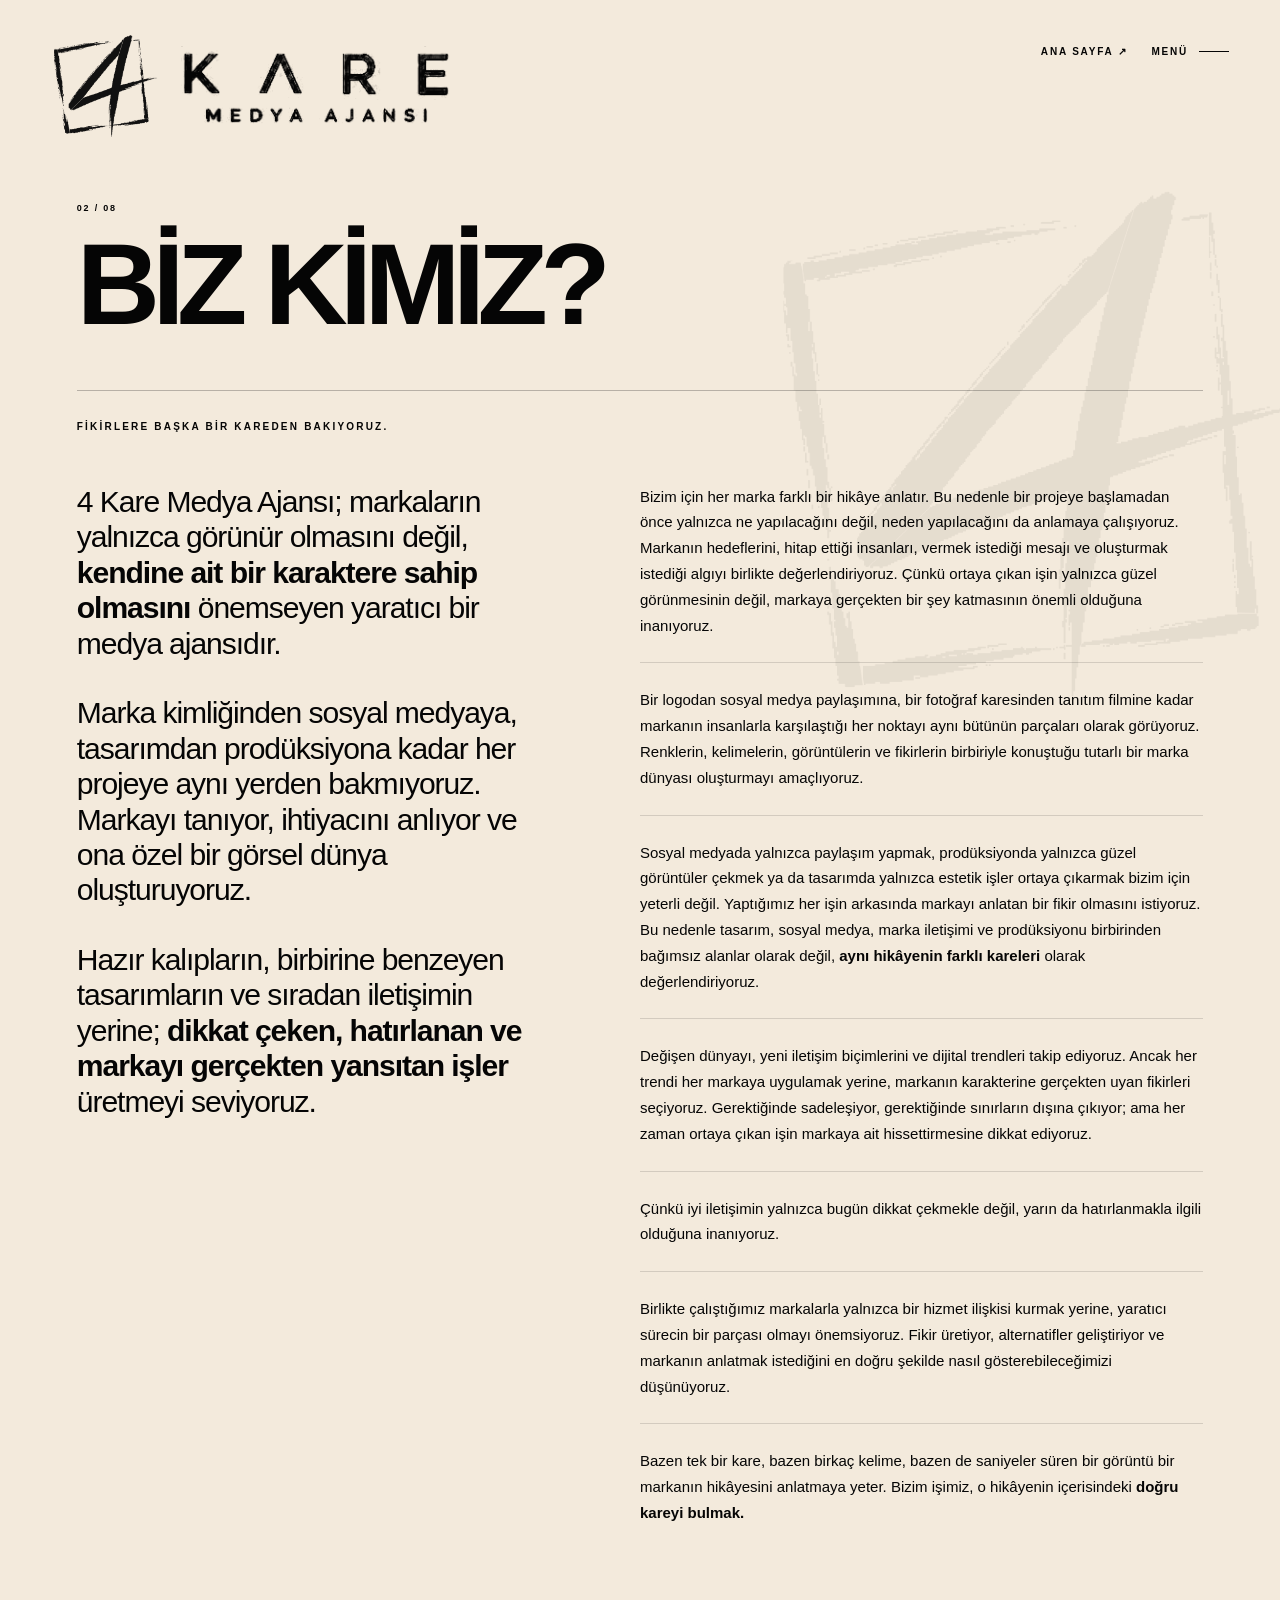
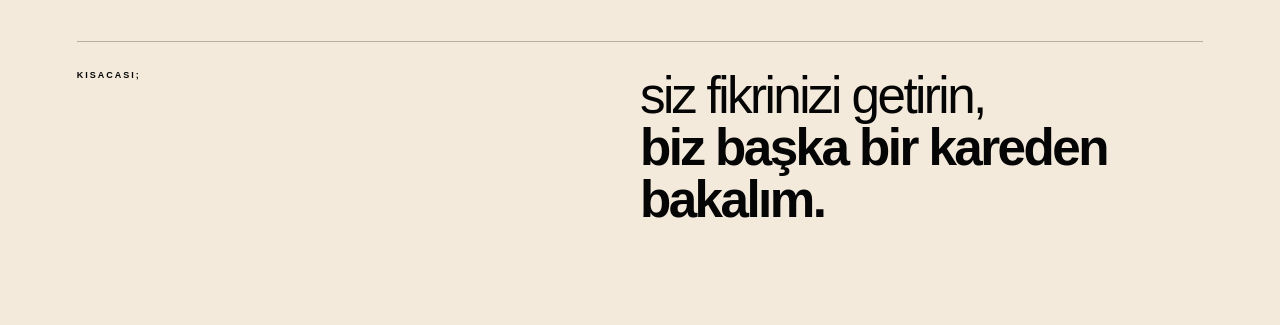
==== biz-kimiz.html @ d66accb5 "4 Kare Medya Ajansi ilk yayin" ====
<!DOCTYPE html>
<html lang="tr">
<head>
    <meta charset="UTF-8">
    <meta name="viewport" content="width=device-width, initial-scale=1.0">
    <title>BİZ KİMİZ? — 4 Kare Medya Ajansı</title>
    <link rel="stylesheet" href="css/style.css">
</head>
<body style="overflow:auto;background:#f3eadc;">
    <header class="inner-header">
        <a class="inner-brand" href="index.html?direct=1">
            <img src="assets/logo/4kare-logo-son.svg" alt="4 Kare">
            <img class="inner-brand-name" src="assets/logo/isim-logo.png" alt="">
        </a>
        <div class="inner-header-actions"><a class="inner-menu-link" href="index.html?direct=1">ANA SAYFA ↗</a><button class="inner-menu-button" data-inner-menu-open type="button" aria-label="Menüyü aç" aria-expanded="false">MENÜ <span></span></button></div>
    </header>

    <main class="inner-page">
        <div class="inner-watermark" aria-hidden="true"><img src="assets/logo/4kare-logo-son.svg" alt=""></div>
        <div class="page-number">02 / 08</div>
        <h1>BİZ KİMİZ?</h1>
        <section class="about-story" aria-label="4 Kare Medya Ajansı hakkında">
            <div class="about-story-kicker">FİKİRLERE BAŞKA BİR KAREDEN BAKIYORUZ.</div>
            <div class="about-story-grid">
                <div class="about-story-lead">
                    <p>4 Kare Medya Ajansı; markaların yalnızca görünür olmasını değil, <strong>kendine ait bir karaktere sahip olmasını</strong> önemseyen yaratıcı bir medya ajansıdır.</p>
                    <p>Marka kimliğinden sosyal medyaya, tasarımdan prodüksiyona kadar her projeye aynı yerden bakmıyoruz. Markayı tanıyor, ihtiyacını anlıyor ve ona özel bir görsel dünya oluşturuyoruz.</p>
                    <p>Hazır kalıpların, birbirine benzeyen tasarımların ve sıradan iletişimin yerine; <strong>dikkat çeken, hatırlanan ve markayı gerçekten yansıtan işler</strong> üretmeyi seviyoruz.</p>
                </div>
                <div class="about-story-copy">
                    <p>Bizim için her marka farklı bir hikâye anlatır. Bu nedenle bir projeye başlamadan önce yalnızca ne yapılacağını değil, neden yapılacağını da anlamaya çalışıyoruz. Markanın hedeflerini, hitap ettiği insanları, vermek istediği mesajı ve oluşturmak istediği algıyı birlikte değerlendiriyoruz. Çünkü ortaya çıkan işin yalnızca güzel görünmesinin değil, markaya gerçekten bir şey katmasının önemli olduğuna inanıyoruz.</p>
                    <p>Bir logodan sosyal medya paylaşımına, bir fotoğraf karesinden tanıtım filmine kadar markanın insanlarla karşılaştığı her noktayı aynı bütünün parçaları olarak görüyoruz. Renklerin, kelimelerin, görüntülerin ve fikirlerin birbiriyle konuştuğu tutarlı bir marka dünyası oluşturmayı amaçlıyoruz.</p>
                    <p>Sosyal medyada yalnızca paylaşım yapmak, prodüksiyonda yalnızca güzel görüntüler çekmek ya da tasarımda yalnızca estetik işler ortaya çıkarmak bizim için yeterli değil. Yaptığımız her işin arkasında markayı anlatan bir fikir olmasını istiyoruz. Bu nedenle tasarım, sosyal medya, marka iletişimi ve prodüksiyonu birbirinden bağımsız alanlar olarak değil, <strong>aynı hikâyenin farklı kareleri</strong> olarak değerlendiriyoruz.</p>
                    <p>Değişen dünyayı, yeni iletişim biçimlerini ve dijital trendleri takip ediyoruz. Ancak her trendi her markaya uygulamak yerine, markanın karakterine gerçekten uyan fikirleri seçiyoruz. Gerektiğinde sadeleşiyor, gerektiğinde sınırların dışına çıkıyor; ama her zaman ortaya çıkan işin markaya ait hissettirmesine dikkat ediyoruz.</p>
                    <p>Çünkü iyi iletişimin yalnızca bugün dikkat çekmekle değil, yarın da hatırlanmakla ilgili olduğuna inanıyoruz.</p>
                    <p>Birlikte çalıştığımız markalarla yalnızca bir hizmet ilişkisi kurmak yerine, yaratıcı sürecin bir parçası olmayı önemsiyoruz. Fikir üretiyor, alternatifler geliştiriyor ve markanın anlatmak istediğini en doğru şekilde nasıl gösterebileceğimizi düşünüyoruz.</p>
                    <p>Bazen tek bir kare, bazen birkaç kelime, bazen de saniyeler süren bir görüntü bir markanın hikâyesini anlatmaya yeter. Bizim işimiz, o hikâyenin içerisindeki <strong>doğru kareyi bulmak.</strong></p>
                </div>
            </div>
            <div class="about-story-finale">
                <span>KISACASI;</span>
                <p>siz fikrinizi getirin,<br><strong>biz başka bir kareden bakalım.</strong></p>
            </div>
        </section>
    </main>
<nav id="fullscreen-menu" aria-hidden="true">
<div class="menu-top"><span class="menu-label">4 KARE / MENÜ</span><button id="menu-close" type="button">KAPAT <span>×</span></button></div>
<div class="menu-layout"><div class="menu-links">
<a href="index.html?direct=1"><small>01</small><span>ANA SAYFA</span></a>
<a href="biz-kimiz.html"><small>02</small><span>BİZ KİMİZ?</span></a>
<a href="calismalarimiz.html"><small>03</small><span>ÇALIŞMALARIMIZ</span></a>
<a href="marka.html"><small>04</small><span>MARKA</span></a>
<a href="sosyal-medya.html"><small>05</small><span>SOSYAL MEDYA</span></a>
<a href="produksiyon.html"><small>06</small><span>PRODÜKSİYON</span></a>
<a href="tasarim.html"><small>07</small><span>TASARIM</span></a>
<a href="iletisim.html"><small>08</small><span>İLETİŞİM</span></a>
</div><div class="menu-contact"><p class="menu-contact-title">BİZE ULAŞIN</p><a href="tel:+905373500977">+90 537 350 09 77</a><p>KÜTAHYA / TÜRKİYE</p><div class="menu-social"><span>INSTAGRAM</span><span>BEHANCE</span></div></div></div>
<div class="menu-signature">Markana ba<span class="fixed-s">s</span>ka bir Kareden Bak.</div></nav>
<script src="js/inner-menu.js"></script>
</body>
</html>
---- css/style.css ----
@font-face {
    font-family: "Amsterdam Four";
    src: url("../assets/fonts/Amsterdam Four_ttf 400.ttf") format("truetype");
    font-display: swap;
}

:root {
    --black: #050505;
    --cream: #f3eadc;
    --line: rgba(5, 5, 5, 0.22);
}

* {
    margin: 0;
    padding: 0;
    box-sizing: border-box;
}

html,
body {
    width: 100%;
    min-height: 100%;
}

body {
    overflow: hidden;
    background: var(--black);
    color: var(--black);
    font-family: Arial, Helvetica, sans-serif;
}

button,
a {
    color: inherit;
    font: inherit;
}

#intro {
    position: fixed;
    inset: 0;
    width: 100%;
    height: 100vh;
    height: 100dvh;
    overflow: hidden;
    background: var(--black);
    transition: background-color 650ms ease;
}

#site-header {
    position: absolute;
    inset: 0 0 auto 0;
    height: 150px;
    z-index: 20;
    pointer-events: none;
}

#brand-lockup {
    position: absolute;
    inset: 0;
}

#logo-container {
    position: absolute;
    left: 50%;
    top: 50vh;
    width: clamp(190px, 22vw, 340px);
    transform: translate(-50%, -50%);
    display: flex;
    align-items: center;
    justify-content: center;
    will-change: transform, left, top, width;
    transition:
        left 850ms cubic-bezier(.22,.75,.22,1),
        top 850ms cubic-bezier(.22,.75,.22,1),
        width 850ms cubic-bezier(.22,.75,.22,1),
        transform 850ms cubic-bezier(.22,.75,.22,1);
}

#animated-logo,
#animated-logo svg {
    width: 100%;
}

#animated-logo svg {
    display: block;
    height: auto;
    overflow: visible;
}

.generated-logo-fill {
    transition: fill 650ms ease;
}

#animated-logo .animation-guide {
    fill: none !important;
    opacity: 0 !important;
    pointer-events: none;
}

#intro.header-state #logo-container {
    left: clamp(22px, 3vw, 48px);
    top: clamp(20px, 3vw, 42px);
    width: clamp(72px, 7vw, 104px);
    transform: translate(0, 0);
}

#name-logo-wrap {
    position: absolute;
    left: clamp(108px, 11vw, 166px);
    top: clamp(21px, 3vw, 43px);
    width: clamp(180px, 18vw, 270px);
    overflow: hidden;
    clip-path: inset(0 100% 0 0);
    opacity: 0;
    transition:
        clip-path 900ms cubic-bezier(.22,.75,.22,1),
        opacity 120ms linear;
    pointer-events: none;
}

#name-logo {
    display: block;
    width: 100%;
    height: auto;
}

#intro.show-name #name-logo-wrap {
    clip-path: inset(0);
    opacity: 1;
}

.menu-button {
    position: absolute;
    right: clamp(24px, 4vw, 64px);
    top: clamp(30px, 3.5vw, 52px);
    display: flex;
    align-items: center;
    gap: 14px;
    border: 0;
    background: transparent;
    font-size: 11px;
    font-weight: 700;
    letter-spacing: .18em;
    opacity: 0;
    transform: translateY(-10px);
    transition: opacity 500ms ease, transform 500ms ease;
    pointer-events: auto;
    cursor: pointer;
}

.menu-line {
    width: 38px;
    height: 1px;
    background: currentColor;
}

#intro.hero-ready .menu-button {
    opacity: 1;
    transform: translateY(0);
}

#hero-content {
    position: absolute;
    inset: 0;
    padding: 175px clamp(24px, 5vw, 78px) 42px;
    opacity: 0;
    visibility: hidden;
    transition: opacity 700ms ease;
}

#intro.hero-ready #hero-content {
    opacity: 1;
    visibility: visible;
}

.hero-index {
    position: absolute;
    left: clamp(24px, 5vw, 78px);
    top: 47%;
    transform: translateY(-50%) rotate(-90deg);
    transform-origin: left top;
    font-size: 10px;
    font-weight: 700;
    letter-spacing: .22em;
}

.hero-copy {
    width: min(930px, 76vw);
    margin-left: clamp(40px, 8vw, 130px);
}

.hero-kicker {
    margin-bottom: 20px;
    font-size: 10px;
    font-weight: 700;
    letter-spacing: .23em;
}

.hero-title {
    font-size: clamp(58px, 8.2vw, 132px);
    line-height: .79;
    letter-spacing: -.065em;
    font-weight: 900;
}

.hero-title span {
    display: block;
}

.hero-title .title-indent {
    margin-left: clamp(30px, 8vw, 135px);
}

.handwritten {
    position: relative;
    z-index: 2;
    width: max-content;
    margin: -4px 0 0 clamp(150px, 25vw, 390px);
    font-family: "Amsterdam Four", cursive;
    font-size: clamp(31px, 4vw, 64px);
    line-height: 1.2;
    transform: rotate(-5deg);
    white-space: nowrap;
}

.hero-bottom {
    display: flex;
    align-items: flex-end;
    justify-content: space-between;
    gap: 40px;
    width: min(830px, 70vw);
    margin-top: clamp(28px, 5vh, 62px);
    margin-left: 0;
    padding-top: 22px;
    border-top: 1px solid var(--line);
}

.hero-description {
    max-width: 390px;
    font-size: clamp(13px, 1.15vw, 17px);
    line-height: 1.55;
}

.work-link {
    display: inline-flex;
    align-items: center;
    gap: 18px;
    padding-bottom: 7px;
    border-bottom: 1px solid currentColor;
    text-decoration: none;
    font-size: 11px;
    font-weight: 700;
    letter-spacing: .14em;
    white-space: nowrap;
}

.arrow {
    font-size: 18px;
    font-weight: 400;
}

.hero-side {
    position: absolute;
    right: clamp(24px, 4vw, 64px);
    top: 50%;
    display: flex;
    flex-direction: column;
    gap: 10px;
    transform: translateY(-50%);
    text-align: right;
    font-size: 9px;
    font-weight: 700;
    letter-spacing: .18em;
}

.scroll-cue {
    position: absolute;
    right: clamp(24px, 4vw, 64px);
    bottom: 34px;
    display: flex;
    align-items: center;
    gap: 12px;
    font-size: 8px;
    font-weight: 700;
    letter-spacing: .18em;
}

.scroll-line {
    width: 52px;
    height: 1px;
    background: currentColor;
}

@media (max-width: 768px) {
    #logo-container {
        width: clamp(165px, 45vw, 240px);
    }

    #intro.header-state #logo-container {
        left: 18px;
        top: 18px;
        width: 68px;
    }

    #name-logo-wrap {
        left: 98px;
        top: 20px;
        width: min(190px, calc(100vw - 170px));
    }

    .menu-button {
        right: 18px;
        top: 29px;
    }

    .menu-button span:first-child {
        display: none;
    }

    .menu-line {
        width: 28px;
    }

    #hero-content {
        padding: 145px 20px 28px;
    }

    .hero-index,
    .hero-side {
        display: none;
    }

    .hero-copy {
        width: 100%;
        margin-left: 0;
    }

    .hero-title {
        font-size: clamp(52px, 18vw, 82px);
        line-height: .84;
    }

    .hero-title .title-indent {
        margin-left: 8vw;
    }

    .handwritten {
        margin: 8px 0 0 17vw;
        font-size: clamp(29px, 10vw, 46px);
        white-space: normal;
    }

    .hero-bottom {
        width: 100%;
        margin: 42px 0 0;
        align-items: flex-start;
        flex-direction: column;
        gap: 26px;
    }

    .hero-description {
        max-width: 310px;
    }

    .scroll-cue {
        right: 20px;
        bottom: 22px;
    }
}

@media (prefers-reduced-motion: reduce) {
    *,
    *::before,
    *::after {
        animation-duration: 0.01ms !important;
        animation-iteration-count: 1 !important;
        transition-duration: 0.01ms !important;
    }
}


/* Büyük silik 4 — sunum dosyasındaki grafik fikrinden uyarlanmıştır. */
.hero-watermark {
    position: absolute;
    z-index: -1;
    right: clamp(-60px, -2vw, -10px);
    top: 48%;
    transform: translateY(-50%);
    font-family: Arial, Helvetica, sans-serif;
    font-size: clamp(420px, 50vw, 760px);
    line-height: .72;
    font-weight: 300;
    letter-spacing: -.13em;
    color: rgba(5, 5, 5, .055);
    user-select: none;
    pointer-events: none;
}

#hero-content {
    isolation: isolate;
}

/* Tam ekran menü */
#fullscreen-menu {
    position: fixed;
    z-index: 100;
    inset: 0;
    padding: clamp(28px, 4vw, 62px);
    background: var(--black);
    color: var(--cream);
    transform: translateX(100%);
    visibility: hidden;
    transition:
        transform 720ms cubic-bezier(.22,.75,.22,1),
        visibility 0s linear 720ms;
}

#fullscreen-menu.is-open {
    transform: translateX(0);
    visibility: visible;
    transition:
        transform 720ms cubic-bezier(.22,.75,.22,1),
        visibility 0s linear 0s;
}

.menu-top {
    display: flex;
    align-items: center;
    justify-content: space-between;
    padding-bottom: 18px;
    border-bottom: 1px solid rgba(243, 234, 220, .25);
}

.menu-label,
#menu-close {
    font-size: 10px;
    font-weight: 700;
    letter-spacing: .2em;
}

#menu-close {
    border: 0;
    background: transparent;
    color: inherit;
    cursor: pointer;
}

#menu-close span {
    margin-left: 10px;
    font-size: 22px;
    font-weight: 300;
    vertical-align: -2px;
}

.menu-layout {
    display: grid;
    grid-template-columns: minmax(0, 1.65fr) minmax(240px, .55fr);
    gap: clamp(50px, 9vw, 150px);
    height: calc(100% - 65px);
    align-items: center;
}

.menu-links {
    display: flex;
    flex-direction: column;
}

.menu-links a {
    display: grid;
    grid-template-columns: 46px 1fr;
    align-items: baseline;
    width: fit-content;
    color: inherit;
    text-decoration: none;
    font-size: clamp(31px, 4.3vw, 69px);
    font-weight: 800;
    line-height: 1.02;
    letter-spacing: -.045em;
    transition: transform 220ms ease, opacity 220ms ease;
}

.menu-links a small {
    font-size: 8px;
    font-weight: 700;
    letter-spacing: .15em;
    opacity: .5;
}

.menu-links:hover a {
    opacity: .3;
}

.menu-links a:hover {
    opacity: 1;
    transform: translateX(12px);
}

.menu-contact {
    align-self: center;
    padding-top: 22px;
    border-top: 1px solid rgba(243, 234, 220, .25);
    font-size: 11px;
    line-height: 1.9;
    letter-spacing: .08em;
}

.menu-contact a {
    color: inherit;
    text-decoration: none;
}

.menu-contact-title {
    margin-bottom: 18px;
    font-size: 9px;
    font-weight: 700;
    letter-spacing: .2em;
    opacity: .55;
}

.menu-social {
    display: flex;
    gap: 18px;
    margin-top: 26px;
    font-size: 8px;
    font-weight: 700;
    letter-spacing: .16em;
}

.menu-signature {
    position: absolute;
    right: clamp(30px, 5vw, 80px);
    bottom: clamp(25px, 4vw, 58px);
    font-family: "Amsterdam Four", cursive;
    font-size: clamp(25px, 3vw, 46px);
    transform: rotate(-5deg);
    opacity: .75;
}

/* Alt sayfalar */
.inner-page {
    min-height: 100vh;
    background: var(--cream);
    color: var(--black);
    padding: 160px clamp(24px, 6vw, 90px) 70px;
}

.inner-page .page-number {
    font-size: 9px;
    font-weight: 700;
    letter-spacing: .2em;
}

.inner-page h1 {
    margin-top: 24px;
    max-width: 1050px;
    font-size: clamp(58px, 9vw, 145px);
    line-height: .82;
    letter-spacing: -.065em;
}

.inner-page .page-intro {
    max-width: 620px;
    margin: 60px 0 0 auto;
    padding-top: 20px;
    border-top: 1px solid rgba(5,5,5,.25);
    font-size: clamp(15px, 1.4vw, 20px);
    line-height: 1.6;
}

.inner-header {
    position: fixed;
    z-index: 20;
    left: 0;
    right: 0;
    top: 0;
    height: 120px;
    padding: 24px clamp(24px, 4vw, 60px);
    display: flex;
    align-items: flex-start;
    justify-content: space-between;
}

.inner-brand {
    display: flex;
    align-items: center;
    gap: 14px;
    color: inherit;
    text-decoration: none;
}

.inner-brand img {
    width: 74px;
    height: auto;
}

.inner-brand-name {
    width: 185px;
    height: auto;
}

.inner-menu-link {
    margin-top: 18px;
    color: inherit;
    text-decoration: none;
    font-size: 10px;
    font-weight: 700;
    letter-spacing: .18em;
}

@media (max-width: 768px) {
    .hero-watermark {
        right: -55px;
        top: 52%;
        font-size: min(115vw, 500px);
        opacity: .75;
    }

    .menu-layout {
        display: block;
        height: auto;
        padding-top: 42px;
    }

    .menu-links a {
        grid-template-columns: 34px 1fr;
        font-size: clamp(28px, 9vw, 48px);
        line-height: 1.12;
    }

    .menu-contact {
        margin: 42px 0 0 34px;
        max-width: 260px;
    }

    .menu-signature {
        display: none;
    }

    .inner-brand-name {
        width: 145px;
    }

    .inner-page {
        padding-top: 145px;
    }
}


/* İç sayfalarda marka grubu — ana sayfaya göre küçük kalmaması için */
.inner-header .inner-brand {
    gap: 18px;
}
.inner-header .inner-brand > img:first-child {
    width: 112px !important;
}
.inner-header .inner-brand > .inner-brand-name {
    width: 270px !important;
}
@media (max-width: 768px) {
    .inner-header .inner-brand > img:first-child {
        width: 88px !important;
    }
    .inner-header .inner-brand > .inner-brand-name {
        width: 205px !important;
    }
}


/* Sağdaki silik öğe: artık düz rakam değil, gerçek 4 Kare logosu */
.hero-watermark {
    position: absolute;
    z-index: -1;
    right: clamp(-105px, -4vw, -40px);
    top: 50%;
    width: clamp(430px, 44vw, 720px);
    height: auto;
    transform: translateY(-50%);
    color: transparent;
    opacity: 1;
    user-select: none;
    pointer-events: none;
    overflow: visible;
}

.hero-watermark img {
    display: block;
    width: 100%;
    height: auto;
    opacity: .055;
    filter: grayscale(1);
}

@media (max-width: 768px) {
    .hero-watermark {
        right: -125px;
        top: 55%;
        width: min(120vw, 540px);
    }

    .hero-watermark img {
        opacity: .045;
    }
}


/* Watermark görünürlüğü — ana sayfa ve tüm iç sayfalar */
#hero-content .hero-watermark {
    z-index: 0 !important;
    pointer-events: none;
}
#hero-content .hero-copy,
#hero-content .hero-index,
#hero-content .scroll-cue {
    position: relative;
    z-index: 2;
}
#hero-content .hero-watermark img {
    opacity: .055 !important;
}

.inner-page {
    position: relative;
    overflow: hidden;
    isolation: isolate;
}
.inner-page > *:not(.inner-watermark) {
    position: relative;
    z-index: 2;
}
.inner-watermark {
    position: fixed;
    z-index: 0;
    right: clamp(-105px, -4vw, -40px);
    top: 50%;
    width: clamp(430px, 44vw, 720px);
    transform: translateY(-50%);
    pointer-events: none;
    user-select: none;
}
.inner-watermark img {
    display: block;
    width: 100%;
    height: auto;
    opacity: .055;
    filter: grayscale(1);
}

@media (max-width: 768px) {
    .inner-watermark {
        right: -125px;
        top: 55%;
        width: min(120vw, 540px);
    }
    .inner-watermark img {
        opacity: .045;
    }
}


/* "baska" içindeki s — YENİ Amsterdam Four fontunun kendi alternatif s glifi.
   Fallback font KULLANILMAZ; ilk giriş ve tüm geri dönüşlerde aynı görünür. */
.handwritten .fixed-s,
.menu-signature .fixed-s,
.fixed-s {
    display: inline !important;
    font-family: "Amsterdam Four", cursive !important;
    font-style: normal !important;
    font-weight: 400 !important;
    font-variant-ligatures: none !important;
    font-feature-settings: "salt" 1 !important;
    -webkit-font-feature-settings: "salt" 1 !important;
    text-decoration: none !important;
    transform: none !important;
}



/* --- Ana sayfa scroll / Seçili Çalışmalar --- */
body.site-ready {
    overflow-x: hidden;
    overflow-y: auto;
    background: var(--cream);
}

body.site-ready #intro {
    position: relative;
    inset: auto;
}

.fixed-s {
    display: inline !important;
    font-family: "Amsterdam Four", cursive !important;
    font-style: normal !important;
    font-weight: 400 !important;
    font-variant-ligatures: none !important;
    font-feature-settings: "salt" 1 !important;
    -webkit-font-feature-settings: "salt" 1 !important;
    transform: none !important;
}

.selected-work {
    position: relative;
    z-index: 1;
    padding: clamp(90px, 10vw, 160px) clamp(24px, 5vw, 78px) 120px;
    background: var(--cream);
    color: var(--black);
    border-top: 1px solid rgba(5,5,5,.16);
}

.selected-work-head {
    display: grid;
    grid-template-columns: 1.35fr .65fr;
    gap: 40px;
    align-items: end;
    margin-bottom: clamp(80px, 10vw, 150px);
}

.section-kicker {
    margin-bottom: 22px;
    font-size: 10px;
    font-weight: 700;
    letter-spacing: .22em;
}

.selected-work-head h2 {
    font-size: clamp(64px, 9.2vw, 148px);
    line-height: .78;
    letter-spacing: -.07em;
    font-weight: 900;
}

.section-intro {
    max-width: 390px;
    padding: 20px 0 4px;
    border-top: 1px solid rgba(5,5,5,.25);
    font-size: clamp(15px, 1.25vw, 20px);
    line-height: 1.5;
}

.project {
    width: 100%;
    margin-bottom: clamp(140px, 15vw, 240px);
}

.project-right {
    width: 82%;
    margin-left: auto;
}

.project-meta-top {
    display: flex;
    justify-content: space-between;
    gap: 30px;
    padding-bottom: 13px;
    border-bottom: 1px solid rgba(5,5,5,.28);
    font-size: 9px;
    font-weight: 700;
    letter-spacing: .2em;
}

.project-visual {
    display: block;
    margin-top: 18px;
    overflow: hidden;
    background: #ddd3c4;
}

.project-visual img,
.project-secondary img {
    display: block;
    width: 100%;
    height: 100%;
    object-fit: cover;
}

.project-visual-main {
    aspect-ratio: 16 / 8.5;
}

.project-visual-main img {
    transition: transform 900ms cubic-bezier(.2,.7,.2,1), filter 500ms ease;
}

.project-visual-main:hover img {
    transform: scale(1.018);
}

.project-info {
    display: grid;
    grid-template-columns: 1fr auto;
    gap: 40px;
    align-items: end;
    margin-top: 26px;
}

.project-info h3 {
    font-size: clamp(42px, 5.4vw, 86px);
    line-height: .83;
    letter-spacing: -.055em;
    font-weight: 900;
}

.project-info p {
    max-width: 480px;
    margin-top: 20px;
    font-size: 14px;
    line-height: 1.55;
}

.project-info > a {
    display: flex;
    gap: 28px;
    align-items: center;
    padding: 0 0 9px;
    border-bottom: 1px solid currentColor;
    text-decoration: none;
    font-size: 10px;
    font-weight: 700;
    letter-spacing: .16em;
    white-space: nowrap;
}

.project-info > a span {
    font-size: 19px;
    transition: transform 250ms ease;
}

.project-info > a:hover span {
    transform: translate(4px,-4px);
}

.project-secondary {
    width: 43%;
    aspect-ratio: 16 / 10;
    margin-top: clamp(45px, 6vw, 90px);
    overflow: hidden;
}

.project-left .project-secondary {
    margin-left: auto;
}

.project-right .project-secondary {
    margin-left: 7%;
}

.all-work-cta {
    display: grid;
    grid-template-columns: .35fr 1fr;
    align-items: start;
    gap: 30px;
    padding-top: 35px;
    border-top: 1px solid rgba(5,5,5,.28);
}

.all-work-cta > span {
    padding-top: 11px;
    font-size: 9px;
    font-weight: 700;
    letter-spacing: .2em;
}

.all-work-cta a {
    justify-self: end;
    color: inherit;
    text-decoration: none;
    font-size: clamp(55px, 8.2vw, 130px);
    line-height: .78;
    letter-spacing: -.065em;
    font-weight: 900;
    text-align: right;
}

.all-work-cta b {
    display: inline-block;
    font-size: .55em;
    font-weight: 400;
    transition: transform 250ms ease;
}

.all-work-cta a:hover b {
    transform: translate(7px,-7px);
}

@media (max-width: 768px) {
    .selected-work {
        padding: 78px 20px 80px;
    }

    .selected-work-head {
        display: block;
        margin-bottom: 75px;
    }

    .selected-work-head h2 {
        font-size: clamp(54px, 18vw, 82px);
    }

    .section-intro {
        margin-top: 42px;
    }

    .project,
    .project-right {
        width: 100%;
        margin-left: 0;
        margin-bottom: 110px;
    }

    .project-meta-top {
        align-items: flex-start;
        line-height: 1.5;
    }

    .project-meta-top span:last-child {
        max-width: 70%;
        text-align: right;
    }

    .project-visual-main {
        aspect-ratio: 4 / 3;
    }

    .project-info {
        display: block;
        margin-top: 20px;
    }

    .project-info h3 {
        font-size: clamp(42px, 14vw, 68px);
    }

    .project-info > a {
        width: max-content;
        margin-top: 28px;
    }

    .project-secondary {
        width: 72%;
        margin-top: 45px;
    }

    .project-left .project-secondary,
    .project-right .project-secondary {
        margin-left: auto;
    }

    .all-work-cta {
        display: block;
    }

    .all-work-cta a {
        display: block;
        margin-top: 45px;
        font-size: clamp(48px, 15vw, 74px);
    }
}


/* --- Kompakt editorial case-study görünümü --- */
.case-card {
    width: min(1380px, 100%);
    min-height: 650px;
    margin: 0 auto clamp(110px, 11vw, 175px);
    display: grid;
    grid-template-columns: 28% 72%;
    overflow: hidden;
    border: 1px solid rgba(5,5,5,.16);
    border-radius: 34px;
    background: #f5ede2;
}

.case-copy {
    min-width: 0;
    padding: clamp(28px, 3vw, 48px);
    display: flex;
    flex-direction: column;
    justify-content: space-between;
    border-right: 1px solid rgba(5,5,5,.14);
}

.case-number {
    display: flex;
    align-items: center;
    gap: 18px;
    margin-bottom: clamp(34px, 4vw, 60px);
    font-size: 11px;
    font-weight: 800;
    letter-spacing: .18em;
}
.case-number i {height:1px; flex:1; background:rgba(5,5,5,.25);}

.case-copy h3 {
    font-size: clamp(42px, 4.2vw, 68px);
    line-height: .87;
    letter-spacing: -.055em;
    font-weight: 900;
}
.case-type {
    margin-top: 20px;
    font-size: 9px;
    font-weight: 800;
    letter-spacing: .2em;
}
.case-desc {
    max-width: 300px;
    margin-top: 28px;
    font-size: 13px;
    line-height: 1.55;
}
.case-services {margin-top: 38px;}
.case-services span {
    display:flex;
    gap:18px;
    padding:11px 0;
    border-bottom:1px solid rgba(5,5,5,.16);
    font-size:9px;
    font-weight:800;
    letter-spacing:.14em;
}
.case-services b {font-size:8px; opacity:.55;}
.case-foot {
    display:flex;
    justify-content:space-between;
    gap:12px;
    margin-top:36px;
    font-size:8px;
    font-weight:800;
    letter-spacing:.13em;
}
.case-foot a {color:inherit; text-decoration:none; border-bottom:1px solid currentColor; padding-bottom:4px;}

.case-gallery {
    position:relative;
    display:grid;
    grid-template-columns: 2fr 1fr;
    grid-template-rows: 1fr;
    gap:6px;
    padding:6px;
    height:650px;
    background:#e8ded0;
}
.case-gallery figure {margin:0; overflow:hidden;}
.case-gallery img {
    display:block;
    width:100%;
    height:100%;
    object-fit:cover;
    transition:transform .8s cubic-bezier(.2,.7,.2,1);
}
.case-gallery figure:hover img {transform:scale(1.018);}
.case-main {border-radius:27px 0 0 27px;}
.case-side {border-radius:0 27px 27px 0;}
.case-label {
    position:absolute;
    left:32px;
    bottom:28px;
    padding:12px 15px 10px;
    background:rgba(243,234,220,.9);
    backdrop-filter:blur(8px);
    font-size:18px;
    font-weight:900;
    letter-spacing:-.03em;
}
.case-label small {
    display:block;
    margin-top:2px;
    font-size:7px;
    letter-spacing:.24em;
}
.case-card-reverse .case-gallery {grid-template-columns:1fr 1.6fr;}
.case-card-reverse .case-main {border-radius:27px 0 0 27px;}
.case-card-reverse .case-side {border-radius:0 27px 27px 0;}

@media (max-width: 900px) {
    .case-card {
        display:block;
        min-height:0;
        border-radius:24px;
    }
    .case-copy {
        min-height:520px;
        border-right:0;
        border-bottom:1px solid rgba(5,5,5,.14);
    }
    .case-gallery,
    .case-card-reverse .case-gallery {
        height:auto;
        aspect-ratio:1 / 1.05;
        grid-template-columns:1.45fr .85fr;
    }
    .case-main {border-radius:18px 0 0 18px;}
    .case-side {border-radius:0 18px 18px 0;}
}

@media (max-width: 560px) {
    .case-copy {min-height:470px; padding:28px 24px;}
    .case-copy h3 {font-size:44px;}
    .case-desc {font-size:12px;}
    .case-gallery,
    .case-card-reverse .case-gallery {
        aspect-ratio: 1 / 1.15;
        grid-template-columns:1fr;
        grid-template-rows:1.45fr .75fr;
    }
    .case-main,.case-side,
    .case-card-reverse .case-main,.case-card-reverse .case-side {border-radius:16px;}
    .case-label {left:22px; bottom:22px;}
}

/* Case-study uzun başlıkların sol kolona güvenli sığması */
.case-copy h3 {
    font-size: clamp(38px, 3.55vw, 58px);
    line-height: .9;
    letter-spacing: -.06em;
    overflow-wrap: normal;
    word-break: normal;
}
.case-card-reverse .case-copy h3 {
    font-size: clamp(35px, 3.25vw, 54px);
}
@media (max-width: 1100px) and (min-width: 901px) {
    .case-copy h3 { font-size: clamp(34px, 3.8vw, 48px); }
    .case-card-reverse .case-copy h3 { font-size: clamp(31px, 3.5vw, 44px); }
}
@media (max-width: 900px) {
    .case-copy h3,
    .case-card-reverse .case-copy h3 { font-size: clamp(42px, 10vw, 64px); }
}
@media (max-width: 560px) {
    .case-copy h3,
    .case-card-reverse .case-copy h3 { font-size: clamp(38px, 12vw, 50px); }
}

/* Seçili Çalışmalar dikey boşluk ayarı */
.selected-work {
    padding-top: clamp(42px, 4.5vw, 70px);
}
.selected-work-head {
    margin-bottom: clamp(42px, 5vw, 72px);
}
.case-card {
    margin-bottom: clamp(48px, 5vw, 76px);
}
@media (max-width: 768px) {
    .selected-work { padding-top: 42px; }
    .selected-work-head { margin-bottom: 42px; }
    .case-card { margin-bottom: 48px; }
}

/* Hero -> Seçili Çalışmalar geçişini ekstra sıkılaştır */
.selected-work {
    padding-top: 14px !important;
}
@media (max-width: 768px) {
    .selected-work {
        padding-top: 12px !important;
    }
}

/* Çalışmalarımız — portföy arşivi */
.works-page { overflow: visible; padding-bottom: 110px; }
.works-page .page-intro { margin-bottom: 70px; }
.works-archive { margin-top: 80px; display: grid; grid-template-columns: repeat(2,minmax(0,1fr)); gap: 70px 28px; }
.work-tile { min-width:0; }
.work-tile-link { display:block; color:inherit; text-decoration:none; }
.work-tile-image { aspect-ratio: 16/10; overflow:hidden; background:#e5dbcd; }
.work-tile-image img { width:100%; height:100%; object-fit:cover; display:block; transition:transform .7s cubic-bezier(.2,.7,.2,1); }
.work-tile-link:hover .work-tile-image img { transform:scale(1.018); }
.work-tile-meta { display:flex; justify-content:space-between; gap:20px; padding:14px 0 11px; border-bottom:1px solid rgba(5,5,5,.25); font-size:8px; font-weight:800; letter-spacing:.16em; }
.work-tile h2 { margin-top:18px; font-size:clamp(38px,4.6vw,72px); line-height:.84; letter-spacing:-.055em; }
.work-tile-bottom { display:flex; justify-content:space-between; align-items:flex-end; gap:25px; margin-top:18px; }
.work-tile-bottom p { max-width:390px; font-size:13px; line-height:1.5; }
.work-tile-bottom span { white-space:nowrap; padding-bottom:5px; border-bottom:1px solid currentColor; font-size:9px; font-weight:800; letter-spacing:.14em; }
@media(max-width:768px){
 .works-page .page-intro{margin-bottom:45px}.works-archive{grid-template-columns:1fr;gap:70px;margin-top:55px}.work-tile-image{aspect-ratio:4/3}.work-tile h2{font-size:clamp(42px,13vw,64px)}.work-tile-bottom{display:block}.work-tile-bottom span{display:inline-block;margin-top:22px}
}


/* ÇALIŞMALARIMIZ — header görsellerin üstüne binmesin */
body.works-page .inner-header,
body.calismalar-page .inner-header {
    position: relative !important;
    top: auto !important;
    left: auto !important;
    right: auto !important;
    width: 100% !important;
    box-sizing: border-box;
    min-height: 145px;
    padding: 28px clamp(28px, 4vw, 64px) 22px !important;
    display: flex;
    align-items: flex-start;
    justify-content: space-between;
    z-index: 20;
    background: #f3eadc;
}

body.works-page .works-archive,
body.calismalar-page .works-archive,
body.works-page .works-grid,
body.calismalar-page .works-grid {
    margin-top: 0 !important;
}

@media (max-width: 768px) {
    body.works-page .inner-header,
    body.calismalar-page .inner-header {
        min-height: 112px;
        padding: 20px 20px 16px !important;
    }
}


/* FINAL: Çalışmalarımız sayfasında logo içerik üstünde gezmez */
.works-page-body .inner-header {
    position: absolute !important;
    top: 0 !important;
    left: 0 !important;
    right: 0 !important;
    height: 145px !important;
    padding: 28px clamp(28px, 4vw, 64px) 22px !important;
    background: #f3eadc !important;
    box-sizing: border-box !important;
    z-index: 30 !important;
}

.works-page-body .inner-page.works-page {
    padding-top: 170px !important;
}

/* İlk proje görseli header alanının altında başlar */
.works-page-body .works-archive {
    position: relative;
    z-index: 2;
}

@media (max-width: 768px) {
    .works-page-body .inner-header {
        height: 112px !important;
        padding: 20px !important;
    }
    .works-page-body .inner-page.works-page {
        padding-top: 132px !important;
    }
}

.inner-header-actions{display:flex;align-items:center;gap:26px;margin-top:18px}
.inner-header-actions .inner-menu-link{margin-top:0}
.inner-menu-button{display:inline-flex;align-items:center;gap:12px;border:0;padding:0;background:transparent;color:inherit;font:inherit;font-size:10px;font-weight:700;letter-spacing:.18em;cursor:pointer}
.inner-menu-button span{display:block;width:34px;height:1px;background:currentColor}
@media(max-width:768px){.inner-header-actions{gap:15px;margin-top:12px}.inner-menu-button span{width:22px}.inner-menu-link,.inner-menu-button{font-size:8px}}

/* VERIFIED: tüm iç sayfalarda ANA SAYFA + MENÜ görünür */
.inner-header .inner-header-actions{
    display:flex !important;
    align-items:center !important;
    justify-content:flex-end !important;
    gap:24px !important;
    margin:18px 0 0 auto !important;
    position:relative !important;
    z-index:100 !important;
}
.inner-header .inner-header-actions .inner-menu-link{
    display:inline-block !important;
    margin:0 !important;
    opacity:1 !important;
    visibility:visible !important;
}
.inner-header .inner-menu-button{
    display:inline-flex !important;
    align-items:center !important;
    gap:11px !important;
    opacity:1 !important;
    visibility:visible !important;
    border:0 !important;
    background:transparent !important;
    color:#050505 !important;
    padding:0 !important;
    font-size:10px !important;
    font-weight:800 !important;
    letter-spacing:.17em !important;
    cursor:pointer !important;
}
.inner-header .inner-menu-button span{display:block !important;width:30px !important;height:1px !important;background:#050505 !important}
@media(max-width:768px){
 .inner-header .inner-header-actions{gap:13px !important;margin-top:10px !important}
 .inner-header .inner-menu-button,.inner-header .inner-menu-link{font-size:8px !important}
 .inner-header .inner-menu-button span{width:20px !important}
}

/* BİZ KİMİZ — uzun metin yerleşimi */
.about-story {
    max-width: 1320px;
    margin: 58px auto 0;
    padding: 30px 0 20px;
    border-top: 1px solid rgba(5,5,5,.25);
}
.about-story-kicker {
    margin-bottom: 52px;
    font-size: 10px;
    font-weight: 800;
    letter-spacing: .22em;
}
.about-story-grid {
    display: grid;
    grid-template-columns: minmax(0, .9fr) minmax(0, 1.1fr);
    gap: clamp(48px, 8vw, 130px);
    align-items: start;
}
.about-story p { margin: 0; }
.about-story-lead {
    font-size: clamp(24px, 2.35vw, 38px);
    line-height: 1.18;
    letter-spacing: -.035em;
}
.about-story-lead p + p { margin-top: 34px; }
.about-story-copy {
    max-width: 660px;
    font-size: clamp(15px, 1.15vw, 18px);
    line-height: 1.72;
}
.about-story-copy p + p {
    margin-top: 24px;
    padding-top: 24px;
    border-top: 1px solid rgba(5,5,5,.13);
}
.about-story-finale {
    margin-top: clamp(70px, 9vw, 130px);
    padding: 28px 0 8px;
    border-top: 1px solid rgba(5,5,5,.25);
    display: grid;
    grid-template-columns: .9fr 1.1fr;
    gap: clamp(48px, 8vw, 130px);
}
.about-story-finale > span {
    font-size: 9px;
    font-weight: 800;
    letter-spacing: .22em;
}
.about-story-finale p {
    font-size: clamp(30px, 4vw, 62px);
    line-height: 1.02;
    letter-spacing: -.05em;
}
@media (max-width: 768px) {
    .about-story { margin-top: 42px; padding-top: 22px; }
    .about-story-kicker { margin-bottom: 34px; line-height: 1.5; }
    .about-story-grid, .about-story-finale { grid-template-columns: 1fr; gap: 38px; }
    .about-story-lead { font-size: clamp(22px, 7vw, 30px); }
    .about-story-copy { font-size: 15px; line-height: 1.68; }
    .about-story-finale { margin-top: 64px; }
}

/* FINAL GLOBAL FIX — iç sayfalarda logo/header içerik üzerinde gezmez */
body:not(:has(#intro)) .inner-header,
body.works-page-body .inner-header {
    position: relative !important;
    inset: auto !important;
    top: auto !important;
    left: auto !important;
    right: auto !important;
    width: 100% !important;
    height: auto !important;
    min-height: 145px !important;
    padding: 28px clamp(28px, 4vw, 64px) 22px !important;
    box-sizing: border-box !important;
    background: #f3eadc !important;
    z-index: 30 !important;
}

body:not(:has(#intro)) .inner-page,
body.works-page-body .inner-page.works-page {
    padding-top: 36px !important;
}

@media (max-width: 768px) {
    body:not(:has(#intro)) .inner-header,
    body.works-page-body .inner-header {
        min-height: 112px !important;
        padding: 20px !important;
    }
    body:not(:has(#intro)) .inner-page,
    body.works-page-body .inner-page.works-page {
        padding-top: 28px !important;
    }
}


/* MARKA / SOSYAL MEDYA / PRODÜKSİYON / TASARIM — geçici içerik tasarımı */
.service-story{max-width:1320px;margin:58px auto 0;padding:30px 0 50px;border-top:1px solid rgba(5,5,5,.25)}
.service-story-kicker{max-width:900px;margin-bottom:52px;font-size:10px;font-weight:800;letter-spacing:.22em;line-height:1.5}
.service-story-grid{display:grid;grid-template-columns:minmax(0,.9fr) minmax(0,1.1fr);gap:clamp(48px,8vw,130px);align-items:start}
.service-story p{margin:0}.service-story-lead{font-size:clamp(24px,2.35vw,38px);line-height:1.18;letter-spacing:-.035em}.service-story-lead p+p{margin-top:34px}.service-story-copy{max-width:660px;font-size:clamp(15px,1.15vw,18px);line-height:1.72}.service-story-copy p+p{margin-top:24px;padding-top:24px;border-top:1px solid rgba(5,5,5,.13)}
@media(max-width:768px){.service-story{margin-top:42px;padding-top:22px}.service-story-kicker{margin-bottom:34px}.service-story-grid{grid-template-columns:1fr;gap:38px}.service-story-lead{font-size:clamp(22px,7vw,30px)}.service-story-copy{font-size:15px;line-height:1.68}}

/* =========================================================
   TELEFON — ANA SAYFA + INTRO (masaüstüne dokunmaz)
   ========================================================= */
@media (max-width: 768px) {
    #intro {
        height: 100svh;
        min-height: 100svh;
    }

    #site-header {
        height: 104px;
    }

    /* İlk açılış: 4 logosu gerçek ekran merkezinde */
    #logo-container {
        left: 50%;
        top: 50svh;
        width: clamp(150px, 47vw, 205px);
        transform: translate(-50%, -50%);
    }

    /* Çizim bittikten sonra mobil header konumu */
    #intro.header-state #logo-container {
        left: 16px;
        top: 16px;
        width: 62px;
        transform: translate(0, 0);
    }

    #name-logo-wrap {
        left: 88px;
        top: 18px;
        width: min(166px, calc(100vw - 154px));
    }

    .menu-button {
        right: 17px;
        top: 31px;
        gap: 9px;
    }

    .menu-button span:first-child {
        display: inline;
        font-size: 8px;
        letter-spacing: .16em;
    }

    .menu-line {
        width: 22px;
    }

    #hero-content {
        padding: 122px 18px 24px;
    }

    .hero-copy {
        width: 100%;
        margin: 0;
    }

    .hero-kicker {
        margin-bottom: 15px;
        font-size: 7px;
        letter-spacing: .18em;
    }

    .hero-title {
        max-width: 100%;
        font-size: clamp(45px, 15.8vw, 66px);
        line-height: .83;
        letter-spacing: -.065em;
    }

    .hero-title .title-indent {
        margin-left: 9vw;
    }

    .handwritten {
        width: 94%;
        margin: 10px 0 0 5%;
        font-size: clamp(26px, 8.5vw, 38px);
        line-height: 1.08;
        white-space: nowrap;
        transform: rotate(-4deg);
    }

    #hero-content .hero-watermark {
        right: -34vw;
        top: 49%;
        width: 104vw;
        max-width: 470px;
        transform: translateY(-50%);
    }

    #hero-content .hero-watermark img {
        opacity: .045 !important;
    }

    .hero-bottom {
        width: 100%;
        margin: 26px 0 0;
        padding-top: 14px;
        gap: 17px;
        flex-direction: column;
        align-items: flex-start;
    }

    .hero-description {
        max-width: 285px;
        font-size: 12px;
        line-height: 1.45;
    }

    .work-link {
        font-size: 8px;
        gap: 12px;
        padding-bottom: 5px;
    }

    .work-link .arrow {
        font-size: 15px;
    }

    .scroll-cue {
        left: 18px;
        right: auto;
        bottom: 16px;
        gap: 9px;
        font-size: 7px;
    }

    .scroll-line {
        width: 32px;
    }

    /* Menü küçük ekranlarda kesilmesin */
    #fullscreen-menu {
        padding: 22px 18px 28px;
        overflow-y: auto;
        overscroll-behavior: contain;
    }

    .menu-layout {
        padding-top: 28px;
    }

    .menu-links a {
        grid-template-columns: 27px 1fr;
        font-size: clamp(27px, 8.7vw, 40px);
        line-height: 1.04;
    }

    .menu-contact {
        margin: 28px 0 0 27px;
        padding-top: 15px;
        font-size: 9px;
    }

    /* Seçili çalışmalar: telefonda kompakt tek sütun */
    .selected-work {
        padding: 38px 16px 70px !important;
    }

    .selected-work-head {
        margin-bottom: 34px;
    }

    .selected-work-head h2 {
        font-size: clamp(48px, 15.5vw, 66px);
        line-height: .82;
    }

    .section-kicker {
        margin-bottom: 14px;
        font-size: 8px;
    }

    .section-intro {
        margin-top: 26px;
        padding-top: 14px;
        font-size: 13px;
    }

    .case-card {
        margin-bottom: 34px;
        border-radius: 20px;
    }

    .case-copy {
        min-height: 0;
        padding: 25px 20px 22px;
    }

    .case-number {
        margin-bottom: 26px;
    }

    .case-copy h3,
    .case-card-reverse .case-copy h3 {
        font-size: clamp(37px, 11vw, 47px);
    }

    .case-desc {
        max-width: 100%;
    }

    .case-services {
        margin-top: 28px;
    }

    .case-foot {
        margin-top: 28px;
    }

    .case-gallery,
    .case-card-reverse .case-gallery {
        aspect-ratio: 1 / 1.02;
    }

    .all-work-cta {
        padding-top: 25px;
    }

    .all-work-cta a {
        margin-top: 30px;
        font-size: clamp(44px, 14vw, 62px);
    }
}

/* iPhone SE / kısa Android ekranları: hero ilk ekrana sığsın */
@media (max-width: 768px) and (max-height: 700px) {
    #hero-content {
        padding-top: 104px;
    }

    #intro.header-state #logo-container {
        width: 54px;
        top: 13px;
    }

    #name-logo-wrap {
        left: 78px;
        top: 15px;
        width: 145px;
    }

    .menu-button {
        top: 26px;
    }

    .hero-kicker {
        margin-bottom: 10px;
    }

    .hero-title {
        font-size: clamp(40px, 14.3vw, 55px);
    }

    .handwritten {
        margin-top: 5px;
        font-size: clamp(23px, 7.7vw, 31px);
    }

    .hero-bottom {
        margin-top: 18px;
        gap: 11px;
    }

    .hero-description {
        font-size: 10.5px;
        line-height: 1.35;
    }

    .scroll-cue {
        bottom: 10px;
    }
}

/* Telefon yatay çevrilirse intro ve hero taşmasın */
@media (max-width: 932px) and (orientation: landscape) and (max-height: 500px) {
    #logo-container {
        top: 50svh;
        width: 125px;
    }

    #intro.header-state #logo-container {
        left: 14px;
        top: 12px;
        width: 48px;
    }

    #name-logo-wrap {
        left: 70px;
        top: 13px;
        width: 130px;
    }

    .menu-button {
        top: 22px;
    }

    #hero-content {
        padding: 78px 18px 12px;
    }

    .hero-kicker { margin-bottom: 6px; }
    .hero-title { font-size: clamp(35px, 8vw, 52px); }
    .hero-title .title-indent { margin-left: 5vw; }
    .handwritten {
        width: max-content;
        margin: 2px 0 0 30vw;
        font-size: clamp(20px, 4.8vw, 30px);
    }
    .hero-bottom {
        width: 66%;
        margin-top: 8px;
        padding-top: 8px;
        gap: 8px;
    }
    .hero-description { font-size: 9px; max-width: 250px; }
    .work-link { font-size: 7px; }
    .scroll-cue { display: none; }
    #hero-content .hero-watermark { width: 58vw; right: -12vw; }
}
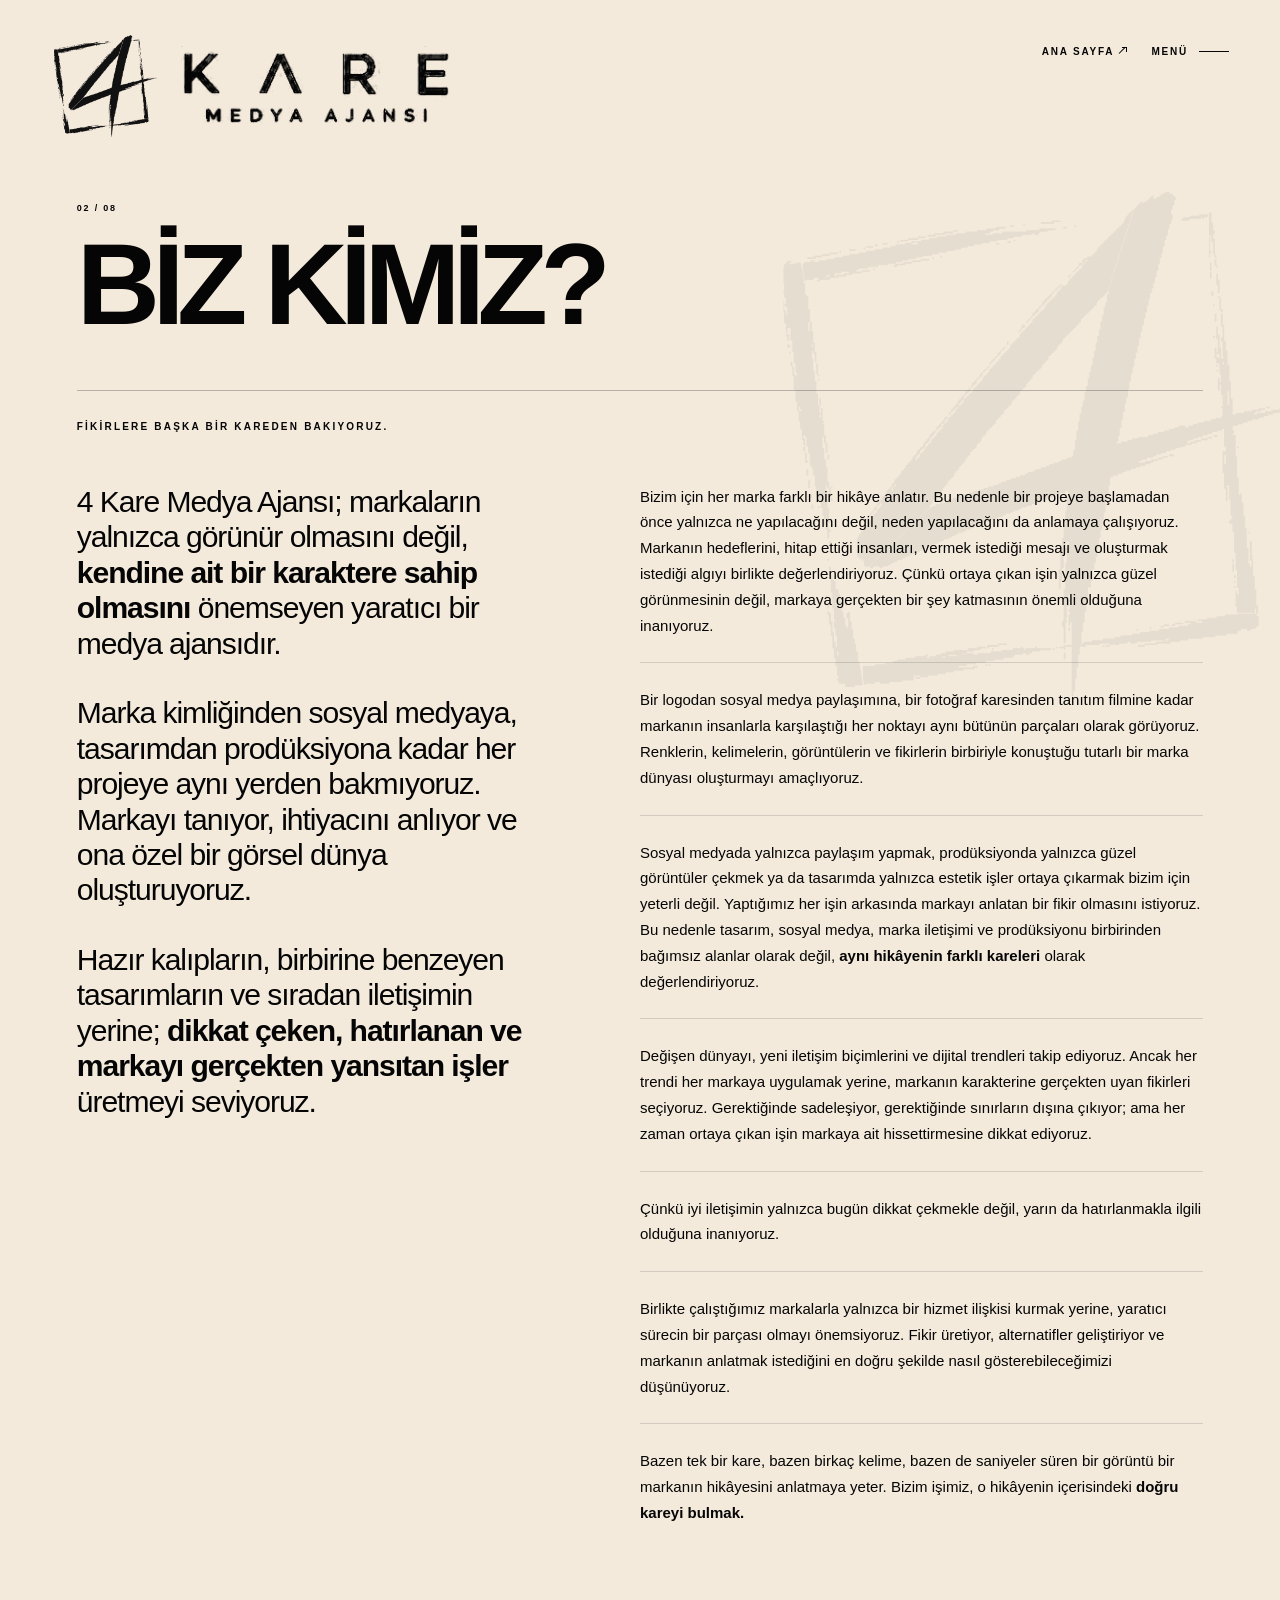
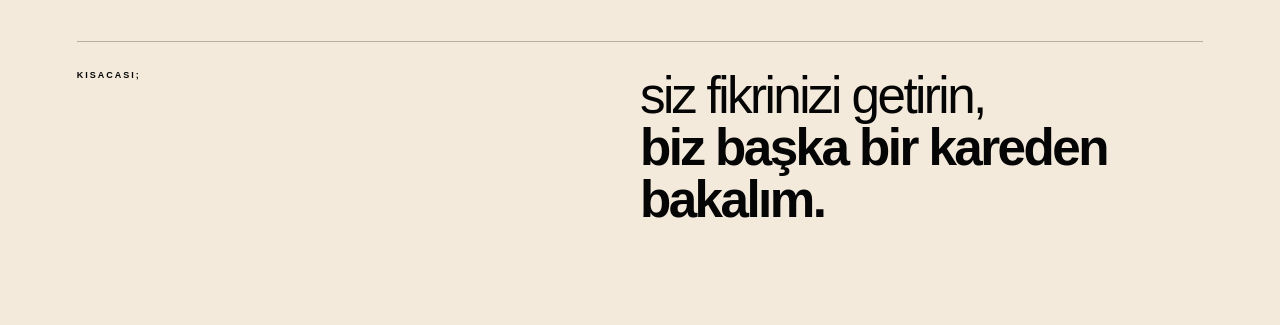
==== commit 1e314985: "Mobil ic sayfa header ve oklar duzeltildi" ====
--- a/biz-kimiz.html
+++ b/biz-kimiz.html
@@ -12,7 +12,7 @@
             <img src="assets/logo/4kare-logo-son.svg" alt="4 Kare">
             <img class="inner-brand-name" src="assets/logo/isim-logo.png" alt="">
         </a>
-        <div class="inner-header-actions"><a class="inner-menu-link" href="index.html?direct=1">ANA SAYFA ↗</a><button class="inner-menu-button" data-inner-menu-open type="button" aria-label="Menüyü aç" aria-expanded="false">MENÜ <span></span></button></div>
+        <div class="inner-header-actions"><a class="inner-menu-link" href="index.html?direct=1">ANA SAYFA <span class="css-external-arrow" aria-hidden="true"></span></a><button class="inner-menu-button" data-inner-menu-open type="button" aria-label="Menüyü aç" aria-expanded="false">MENÜ <span></span></button></div>
     </header>
 
     <main class="inner-page">
--- a/css/style.css
+++ b/css/style.css
@@ -27,6 +27,31 @@
     background: var(--black);
     color: var(--black);
     font-family: Arial, Helvetica, sans-serif;
+}
+
+
+/* --- Intro ilk-render koruması ---
+   Normal girişte intro bitene kadar aşağıdaki içerik tarayıcı tarafından
+   eski scroll konumuna dönülse bile görünemez. */
+body.intro-pending {
+    overflow: hidden !important;
+    background: var(--black) !important;
+}
+
+body.intro-pending #intro {
+    position: fixed !important;
+    inset: 0 !important;
+    z-index: 9999 !important;
+}
+
+/* Intro kilidi yalnızca ilk kareyi korur; final geçişinde arka planı siyaha
+   zorlamaz. header-state geldiği anda krem rengine geçiş mutlaka başlayabilir. */
+body.intro-pending #intro.header-state {
+    background-color: var(--cream) !important;
+}
+
+body.intro-pending #calismalar {
+    visibility: hidden !important;
 }
 
 button,
@@ -79,6 +104,16 @@
 #animated-logo,
 #animated-logo svg {
     width: 100%;
+}
+
+/* SVG DOM'a eklendiği an ham/tam logo parlamasın.
+   JS maskeleri hazırladıktan sonra görünür olur. */
+#animated-logo {
+    visibility: hidden;
+}
+
+#animated-logo.logo-prepared {
+    visibility: visible;
 }
 
 #animated-logo svg {
@@ -1817,3 +1852,235 @@
     .scroll-cue { display: none; }
     #hero-content .hero-watermark { width: 58vw; right: -12vw; }
 }
+
+/* =========================================================
+   MOBIL ANA SAYFA YERLESIM DUZELTMESI
+   Intro animasyonuna dokunmaz; yalnizca intro tamamlandiktan
+   sonra (body.site-ready) telefon hero yerlesimini duzeltir.
+   ========================================================= */
+@media (max-width: 768px) {
+    /* Intro bittikten sonra hero'yu 100dvh'ye kilitleme.
+       Icerik kadar yukseklik kullanir; Secili Calismalar hemen devam eder. */
+    body.site-ready #intro {
+        height: auto;
+        min-height: 0;
+        overflow: visible;
+    }
+
+    body.site-ready #hero-content {
+        position: relative;
+        inset: auto;
+        min-height: 0;
+        padding: 122px 18px 30px;
+    }
+
+    /* El yazisinin tamami telefon genisligine sigsin. */
+    body.site-ready .handwritten {
+        width: calc(100vw - 36px);
+        max-width: none;
+        margin: 10px 0 0 0;
+        font-size: clamp(21px, 6.7vw, 29px);
+        line-height: 1.08;
+        white-space: nowrap;
+        transform: rotate(-3deg);
+        transform-origin: left center;
+    }
+
+    /* Aciklama + Calismalarimiz birbirinden ayrilsin. */
+    body.site-ready .hero-bottom {
+        margin-top: 24px;
+        padding-top: 14px;
+        gap: 18px;
+    }
+
+    body.site-ready .work-link {
+        position: relative;
+        z-index: 2;
+        gap: 11px;
+    }
+
+    /* Android'in ↗ karakterini renkli emoji olarak cizmesini engelle.
+       Ok tamamen CSS ile cizilir. */
+    body.site-ready .work-link .arrow {
+        position: relative;
+        display: inline-block;
+        width: 12px;
+        height: 12px;
+        flex: 0 0 12px;
+        overflow: visible;
+        font-size: 0;
+        line-height: 0;
+        color: transparent;
+    }
+
+    body.site-ready .work-link .arrow::before {
+        content: "";
+        position: absolute;
+        left: 1px;
+        bottom: 2px;
+        width: 11px;
+        height: 1px;
+        background: var(--black);
+        transform: rotate(-45deg);
+        transform-origin: left center;
+    }
+
+    body.site-ready .work-link .arrow::after {
+        content: "";
+        position: absolute;
+        right: 0;
+        top: 0;
+        width: 6px;
+        height: 6px;
+        border-top: 1px solid var(--black);
+        border-right: 1px solid var(--black);
+    }
+
+    /* Asagi kaydir artik Calismalarimiz ile ayni koordinata sabitlenmez. */
+    body.site-ready .scroll-cue {
+        position: relative;
+        left: auto;
+        right: auto;
+        bottom: auto;
+        width: max-content;
+        margin-top: 18px;
+        gap: 9px;
+        font-size: 7px;
+    }
+
+    body.site-ready .scroll-line {
+        width: 28px;
+    }
+
+    /* Hero sonrasi gereksiz boslugu kaldir. */
+    body.site-ready .selected-work {
+        padding-top: 28px !important;
+    }
+}
+
+@media (max-width: 380px) {
+    body.site-ready .handwritten {
+        font-size: clamp(20px, 6.35vw, 24px);
+    }
+}
+
+/* =========================================================
+   MOBIL IC SAYFA HEADER + EMOJI OK DUZELTMESI
+   Intro animasyonuna ait secicilere dokunmaz.
+   ========================================================= */
+.css-external-arrow {
+    position: relative;
+    display: inline-block;
+    width: .9em;
+    height: .9em;
+    flex: 0 0 .9em;
+    font-size: 1em;
+    line-height: 1;
+    vertical-align: -.04em;
+}
+.css-external-arrow::before {
+    content: "";
+    position: absolute;
+    left: .08em;
+    bottom: .16em;
+    width: .78em;
+    height: 1px;
+    background: currentColor;
+    transform: rotate(-45deg);
+    transform-origin: left center;
+}
+.css-external-arrow::after {
+    content: "";
+    position: absolute;
+    right: .02em;
+    top: .02em;
+    width: .43em;
+    height: .43em;
+    border-top: 1px solid currentColor;
+    border-right: 1px solid currentColor;
+}
+.css-external-arrow-large {
+    width: .78em;
+    height: .78em;
+    vertical-align: .04em;
+}
+
+@media (max-width: 768px) {
+    /* Marka grubuna sagdaki ANA SAYFA + MENU icin garanti alan birak. */
+    .inner-header {
+        box-sizing: border-box;
+        padding-left: 18px !important;
+        padding-right: 18px !important;
+        gap: 10px;
+    }
+
+    .inner-header .inner-brand {
+        min-width: 0;
+        flex: 1 1 auto;
+        gap: 9px !important;
+    }
+
+    .inner-header .inner-brand > img:first-child {
+        width: 68px !important;
+        flex: 0 0 68px;
+    }
+
+    .inner-header .inner-brand > .inner-brand-name {
+        width: min(32vw, 132px) !important;
+        max-width: 132px !important;
+        flex: 0 1 132px;
+    }
+
+    .inner-header .inner-header-actions {
+        flex: 0 0 auto;
+        gap: 10px !important;
+        margin: 10px 0 0 0 !important;
+        white-space: nowrap;
+    }
+
+    .inner-header .inner-menu-link,
+    .inner-header .inner-menu-button {
+        font-size: 7px !important;
+        letter-spacing: .12em !important;
+        white-space: nowrap;
+    }
+
+    .inner-header .inner-menu-link {
+        display: inline-flex !important;
+        align-items: center;
+        gap: 4px;
+    }
+
+    .inner-header .inner-menu-button {
+        gap: 7px !important;
+    }
+
+    .inner-header .inner-menu-button span {
+        width: 16px !important;
+    }
+
+    /* Calismalarimiz sayfasindaki ozel header da ayni mobil olculeri kullansin. */
+    .works-page-body .inner-header {
+        padding-left: 18px !important;
+        padding-right: 18px !important;
+    }
+}
+
+@media (max-width: 380px) {
+    .inner-header .inner-brand > img:first-child {
+        width: 60px !important;
+        flex-basis: 60px;
+    }
+    .inner-header .inner-brand > .inner-brand-name {
+        width: min(29vw, 112px) !important;
+        max-width: 112px !important;
+    }
+    .inner-header .inner-header-actions {
+        gap: 7px !important;
+    }
+    .inner-header .inner-menu-link,
+    .inner-header .inner-menu-button {
+        font-size: 6.5px !important;
+        letter-spacing: .08em !important;
+    }
+}
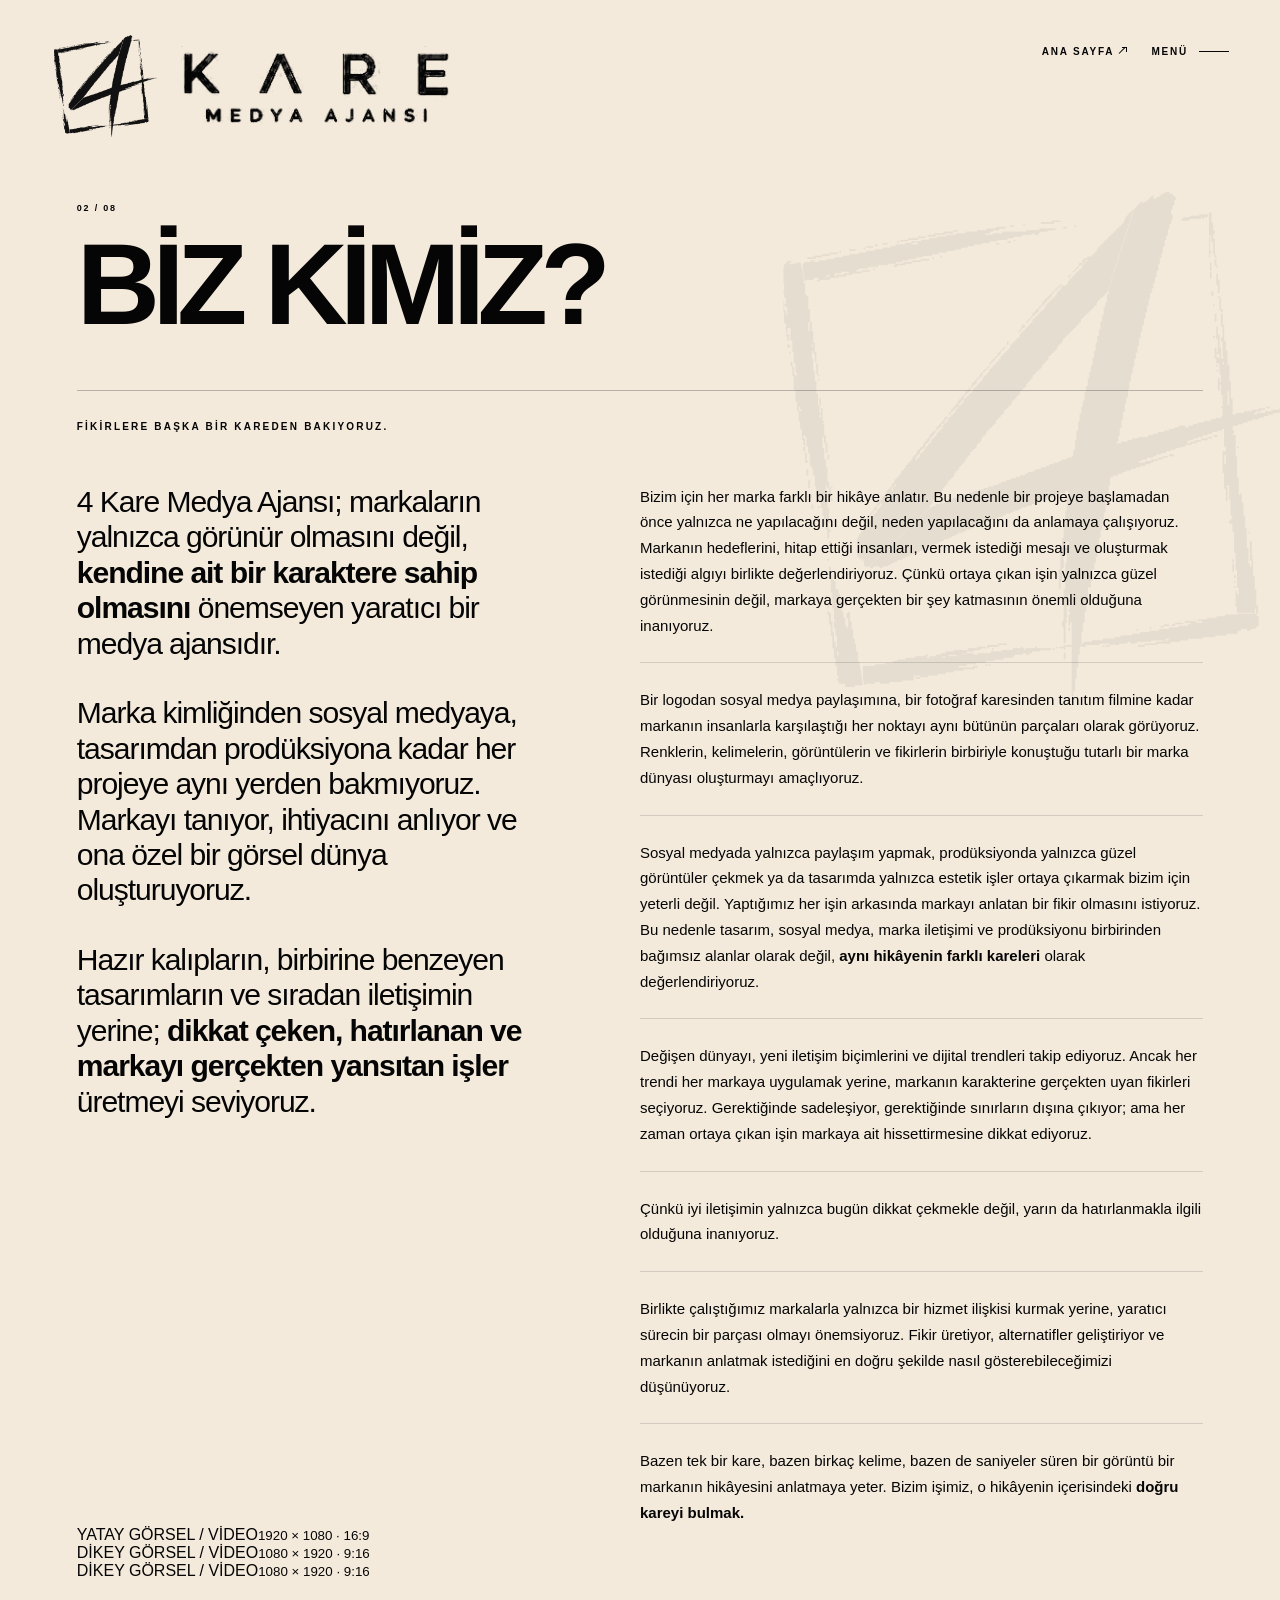
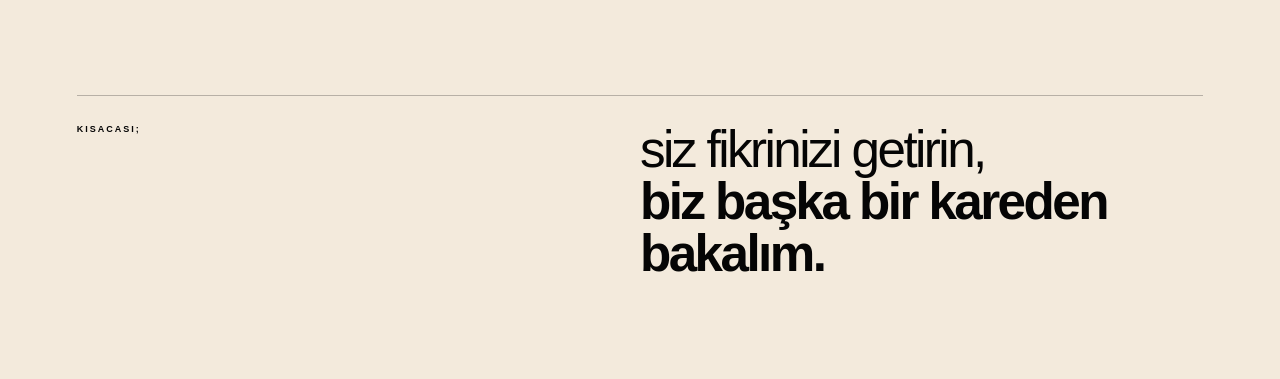
==== commit ed516dca: "Tasarim V1 ve sayfa medya standartlari" ====
--- a/biz-kimiz.html
+++ b/biz-kimiz.html
@@ -37,6 +37,18 @@
                     <p>Bazen tek bir kare, bazen birkaç kelime, bazen de saniyeler süren bir görüntü bir markanın hikâyesini anlatmaya yeter. Bizim işimiz, o hikâyenin içerisindeki <strong>doğru kareyi bulmak.</strong></p>
                 </div>
             </div>
+
+            <section class="admin-media-zone" data-admin-media-zone aria-label="Medya alanı">
+                <div class="admin-media-slot admin-media-horizontal" data-media-orientation="horizontal" data-media-size="1920x1080">
+                    <span>YATAY GÖRSEL / VİDEO</span><small>1920 × 1080 · 16:9</small>
+                </div>
+                <div class="admin-media-slot admin-media-vertical" data-media-orientation="vertical" data-media-size="1080x1920">
+                    <span>DİKEY GÖRSEL / VİDEO</span><small>1080 × 1920 · 9:16</small>
+                </div>
+                <div class="admin-media-slot admin-media-vertical" data-media-orientation="vertical" data-media-size="1080x1920">
+                    <span>DİKEY GÖRSEL / VİDEO</span><small>1080 × 1920 · 9:16</small>
+                </div>
+            </section>
             <div class="about-story-finale">
                 <span>KISACASI;</span>
                 <p>siz fikrinizi getirin,<br><strong>biz başka bir kareden bakalım.</strong></p>
--- a/css/style.css
+++ b/css/style.css
@@ -2084,3 +2084,387 @@
         letter-spacing: .08em !important;
     }
 }
+
+/* =========================================================
+   MOBIL HEADER V2 — viewport tasmasini kesin engeller.
+   Intro secicilerine dokunmaz.
+   ========================================================= */
+@media (max-width: 768px) {
+    html, body {
+        width: 100%;
+        max-width: 100%;
+        overflow-x: hidden !important;
+    }
+
+    body:not(:has(#intro)) .inner-header,
+    body.works-page-body .inner-header,
+    .inner-header {
+        width: 100% !important;
+        max-width: 100% !important;
+        min-width: 0 !important;
+        padding-left: 14px !important;
+        padding-right: 14px !important;
+        display: flex !important;
+        align-items: flex-start !important;
+        justify-content: space-between !important;
+        gap: 8px !important;
+        overflow: visible !important;
+    }
+
+    .inner-header .inner-brand {
+        flex: 1 1 auto !important;
+        min-width: 0 !important;
+        max-width: calc(100% - 122px) !important;
+        gap: 7px !important;
+    }
+
+    .inner-header .inner-brand > img:first-child {
+        width: 54px !important;
+        max-width: 54px !important;
+        flex: 0 0 54px !important;
+    }
+
+    .inner-header .inner-brand > .inner-brand-name {
+        width: min(29vw, 108px) !important;
+        max-width: 108px !important;
+        min-width: 0 !important;
+        flex: 0 1 108px !important;
+    }
+
+    .inner-header .inner-header-actions {
+        flex: 0 0 114px !important;
+        width: 114px !important;
+        min-width: 114px !important;
+        max-width: 114px !important;
+        margin: 9px 0 0 auto !important;
+        gap: 9px !important;
+        justify-content: flex-end !important;
+        white-space: nowrap !important;
+    }
+
+    .inner-header .inner-menu-link,
+    .inner-header .inner-menu-button {
+        flex: 0 0 auto !important;
+        font-size: 6.6px !important;
+        line-height: 1.15 !important;
+        letter-spacing: .08em !important;
+        white-space: nowrap !important;
+    }
+
+    .inner-header .inner-menu-link {
+        display: inline-flex !important;
+        align-items: center !important;
+        gap: 3px !important;
+    }
+
+    /* Ok artik metin/emoji degil, tamamen CSS cizimi. */
+    .inner-header .inner-menu-link .css-external-arrow {
+        display: none !important;
+    }
+    .inner-header .inner-menu-link::after {
+        content: "" !important;
+        display: inline-block !important;
+        width: 5px !important;
+        height: 5px !important;
+        margin-left: 1px !important;
+        border-top: 1px solid currentColor !important;
+        border-right: 1px solid currentColor !important;
+        transform: rotate(-45deg) !important;
+        background: transparent !important;
+    }
+
+    .inner-header .inner-menu-button {
+        gap: 5px !important;
+    }
+    .inner-header .inner-menu-button span {
+        width: 13px !important;
+    }
+
+    .inner-page,
+    .works-page-body .inner-page.works-page {
+        width: 100% !important;
+        max-width: 100% !important;
+        box-sizing: border-box !important;
+        overflow-x: hidden !important;
+    }
+}
+
+@media (max-width: 380px) {
+    .inner-header .inner-brand > img:first-child {
+        width: 50px !important;
+        max-width: 50px !important;
+        flex-basis: 50px !important;
+    }
+    .inner-header .inner-brand > .inner-brand-name {
+        width: min(27vw, 96px) !important;
+        max-width: 96px !important;
+    }
+    .inner-header .inner-header-actions {
+        flex-basis: 108px !important;
+        width: 108px !important;
+        min-width: 108px !important;
+        max-width: 108px !important;
+        gap: 7px !important;
+    }
+    .inner-header .inner-menu-link,
+    .inner-header .inner-menu-button {
+        font-size: 6.2px !important;
+        letter-spacing: .055em !important;
+    }
+}
+
+/* MOBILE FIX: Çalışmalarımız başlığını tek satırda viewport içine sığdır. */
+@media (max-width: 768px) {
+    .works-page-body .inner-page.works-page h1 {
+        width: 100% !important;
+        max-width: 100% !important;
+        box-sizing: border-box !important;
+        font-size: clamp(30px, 9.2vw, 42px) !important;
+        line-height: .88 !important;
+        letter-spacing: -.075em !important;
+        white-space: nowrap !important;
+        overflow: visible !important;
+    }
+}
+
+@media (max-width: 380px) {
+    .works-page-body .inner-page.works-page h1 {
+        font-size: 8.9vw !important;
+    }
+}
+
+
+/* MOBILE WORKS TITLE V2 — explicit class + cache-busted stylesheet */
+@media (max-width: 768px) {
+  body.works-page-body main.inner-page.works-page h1.works-mobile-title {
+    display: block !important;
+    width: 100% !important;
+    max-width: none !important;
+    margin-right: 0 !important;
+    font-size: 10.7vw !important;
+    line-height: .88 !important;
+    letter-spacing: -.075em !important;
+    white-space: nowrap !important;
+  }
+}
+@media (max-width: 390px) {
+  body.works-page-body main.inner-page.works-page h1.works-mobile-title {
+    font-size: 10.4vw !important;
+  }
+}
+
+/* =========================================================
+   ÇALIŞMALARIMIZ / PORTFÖY — SABİT SATIR ŞABLONLARI
+   Medya standardı:
+   yatay = 1920x1080 (16:9), dikey = 1080x1920 (9:16)
+   Masaüstü şablonları: 2Y, 3Y, 1Y+2D, 2D, 3D, 4D.
+   Mobilde bütün satırlar tek kolona dönüşür.
+   ========================================================= */
+.works-page-body .works-showcase { display:block!important; width:100%; margin-top:70px!important; }
+.works-page-body .work-project { width:100%; padding:0 0 clamp(82px,8vw,130px); margin:0 0 clamp(82px,8vw,130px); border-bottom:1px solid rgba(5,5,5,.28); }
+.works-page-body .work-project:last-child { margin-bottom:0; }
+.works-page-body .work-project-head { display:grid; grid-template-columns:70px minmax(0,1fr) minmax(240px,32%); align-items:end; gap:clamp(22px,3vw,48px); padding-bottom:clamp(26px,3vw,42px); }
+.works-page-body .work-project-index { align-self:start; padding-top:5px; font-size:11px; font-weight:800; letter-spacing:.18em; }
+.works-page-body .work-project-title p { margin:0 0 13px; font-size:9px; font-weight:800; letter-spacing:.18em; }
+.works-page-body .work-project-title h2 { margin:0; max-width:900px; font-size:clamp(54px,6.5vw,104px); line-height:.82; letter-spacing:-.065em; font-weight:900; }
+.works-page-body .work-project-desc { max-width:420px; margin:0; font-size:14px; line-height:1.55; }
+
+.works-page-body .work-media-grid { display:flex; flex-direction:column; gap:clamp(10px,1.15vw,18px); }
+.works-page-body .work-media-row { display:grid; width:100%; gap:clamp(10px,1.15vw,18px); align-items:start; }
+.works-page-body .work-media { min-width:0; margin:0; overflow:hidden; background:#e5dbcd; }
+.works-page-body .work-media[data-format="horizontal"] { aspect-ratio:16 / 9; }
+.works-page-body .work-media[data-format="vertical"] { aspect-ratio:9 / 16; }
+.works-page-body .work-media img,
+.works-page-body .work-media video { display:block; width:100%; height:100%; object-fit:cover; }
+.works-page-body .work-media img { transition:transform .75s cubic-bezier(.2,.7,.2,1); }
+@media (hover:hover) { .works-page-body .work-media:hover img { transform:scale(1.012); } }
+
+/* 2 yatay */
+.works-page-body .work-media-row-2h { grid-template-columns:repeat(2,minmax(0,1fr)); }
+/* 3 yatay */
+.works-page-body .work-media-row-3h { grid-template-columns:repeat(3,minmax(0,1fr)); }
+/* 1 yatay + 2 dikey: hepsinin yüksekliği matematiksel olarak eşittir.
+   16:9 yatayın genişlik katsayısı 256, 9:16 dikeyin katsayısı 81. */
+.works-page-body .work-media-row-1h2v { grid-template-columns:minmax(0,256fr) minmax(0,81fr) minmax(0,81fr); }
+/* Dikey satırlar */
+.works-page-body .work-media-row-2v { grid-template-columns:repeat(2,minmax(0,1fr)); max-width:58%; margin-inline:auto; }
+.works-page-body .work-media-row-3v { grid-template-columns:repeat(3,minmax(0,1fr)); max-width:76%; margin-inline:auto; }
+.works-page-body .work-media-row-4v { grid-template-columns:repeat(4,minmax(0,1fr)); }
+
+.works-page-body .work-project-foot { display:flex; align-items:center; justify-content:space-between; gap:24px; padding-top:18px; font-size:8px; font-weight:800; letter-spacing:.16em; }
+.works-page-body .work-project-foot > span { opacity:.6; }
+.works-page-body .work-project-foot a { color:inherit; text-decoration:none; padding-bottom:5px; border-bottom:1px solid currentColor; }
+
+@media (max-width:768px) {
+    .works-page-body .works-showcase { margin-top:50px!important; }
+    .works-page-body .work-project { padding-bottom:68px; margin-bottom:68px; }
+    .works-page-body .work-project-head { display:block; padding-bottom:25px; }
+    .works-page-body .work-project-index { margin-bottom:26px; }
+    .works-page-body .work-project-title p { margin-bottom:12px; font-size:8px; line-height:1.45; }
+    .works-page-body .work-project-title h2 { font-size:clamp(48px,14.5vw,68px); line-height:.84; }
+    .works-page-body .work-project-desc { margin-top:22px; max-width:100%; font-size:13px; }
+    .works-page-body .work-media-grid { gap:12px; }
+    .works-page-body .work-media-row,
+    .works-page-body .work-media-row-2h,
+    .works-page-body .work-media-row-3h,
+    .works-page-body .work-media-row-1h2v,
+    .works-page-body .work-media-row-2v,
+    .works-page-body .work-media-row-3v,
+    .works-page-body .work-media-row-4v {
+        display:flex;
+        flex-direction:column;
+        width:100%;
+        max-width:none;
+        margin-inline:0;
+        gap:12px;
+    }
+    .works-page-body .work-media { width:100%; }
+    .works-page-body .work-project-foot { padding-top:16px; }
+}
+
+
+/* =========================================================
+   ÇALIŞMALAR / PROJE GİRİŞ METNİ — EDİTORYAL SÜTUN STANDARDI
+   Masaüstünde açıklama başlık bloğunun yüksekliğinde kalır ve
+   metin 2 sütuna akar. Mobilde tek sütun normal metne döner.
+   ========================================================= */
+.works-showcase .work-project-head {
+    align-items: stretch;
+}
+.works-showcase .work-project-desc {
+    align-self: stretch;
+    display: flex;
+    flex-direction: column;
+    min-width: 0;
+    overflow: hidden;
+}
+.works-showcase .work-project-desc-label {
+    display: block;
+    margin-bottom: 14px;
+    padding-top: 2px;
+    font-size: 9px;
+    line-height: 1;
+    font-weight: 700;
+    letter-spacing: .18em;
+}
+.works-showcase .work-project-desc p {
+    margin: 0;
+    font-size: clamp(11px, .82vw, 14px);
+    line-height: 1.5;
+    column-count: 3;
+    column-gap: clamp(18px, 1.8vw, 30px);
+    column-fill: balance;
+}
+@media (max-width: 900px) {
+    .works-showcase .work-project-desc {
+        overflow: visible;
+    }
+    .works-showcase .work-project-desc p {
+        column-count: 1;
+        font-size: 14px;
+        line-height: 1.55;
+    }
+}
+
+
+/* =========================================================
+   ÇALIŞMALAR / PROJE ÜST BANDI — V9 DOĞRU HİZA
+   - Başlık soldaki ana görselin SOL başlangıcıyla aynı hizada.
+   - Proje açıklaması başlığın sağında ve aradaki boşluk dar.
+   - Açıklama 3 sütun.
+   ========================================================= */
+@media (min-width: 901px) {
+    .works-showcase .work-project-head {
+        display: grid !important;
+        grid-template-columns: minmax(0, 62%) minmax(0, 38%) !important;
+        column-gap: clamp(18px, 1.5vw, 28px) !important;
+        align-items: start !important;
+    }
+
+    .works-showcase .work-project-title {
+        grid-column: 1 !important;
+        justify-self: start !important;
+        margin-left: 0 !important;
+        padding-left: 0 !important;
+        width: 100% !important;
+        max-width: none !important;
+        text-align: left !important;
+    }
+
+    .works-showcase .work-project-desc {
+        grid-column: 2 !important;
+        justify-self: stretch !important;
+        margin-left: 0 !important;
+        padding-left: 0 !important;
+        width: 100% !important;
+        max-width: none !important;
+    }
+
+    .works-showcase .work-project-desc p {
+        column-count: 3 !important;
+        column-gap: clamp(14px, 1.25vw, 22px) !important;
+    }
+}
+
+
+/* =========================================================
+   ÇALIŞMALAR / PROJE AÇIKLAMASI — V10 SABİT YÜKSEKLİK
+   Masaüstünde 3 sütunluk metin alanı büyük iki satırlı proje
+   başlığının yüksekliğini referans alır. Metin bu alan boyunca
+   yukarıdan aşağıya dengeli akar; daha uzun içerik taşamaz.
+   ========================================================= */
+@media (min-width: 901px) {
+    .works-showcase .work-project-head {
+        align-items: stretch !important;
+    }
+
+    .works-showcase .work-project-desc {
+        height: clamp(190px, 15.5vw, 260px) !important;
+        max-height: clamp(190px, 15.5vw, 260px) !important;
+        overflow: hidden !important;
+        align-self: start !important;
+    }
+
+    .works-showcase .work-project-desc-label {
+        flex: 0 0 auto;
+        margin-bottom: 12px !important;
+    }
+
+    .works-showcase .work-project-desc p {
+        height: calc(100% - 24px) !important;
+        column-count: 3 !important;
+        column-fill: auto !important;
+        column-gap: clamp(18px, 1.5vw, 28px) !important;
+        font-size: clamp(11px, .82vw, 14px) !important;
+        line-height: 1.48 !important;
+        overflow: hidden !important;
+    }
+}
+
+
+/* V11 — proje açıklamasının altı büyük başlığın alt hizasını geçmez */
+@media (min-width: 901px) {
+    .works-showcase .work-project-desc {
+        height: clamp(160px, 13vw, 218px) !important;
+        max-height: clamp(160px, 13vw, 218px) !important;
+    }
+    .works-showcase .work-project-desc p {
+        height: calc(100% - 23px) !important;
+        column-count: 3 !important;
+        column-fill: auto !important;
+        font-size: clamp(10.5px, .78vw, 13px) !important;
+        line-height: 1.44 !important;
+        column-gap: clamp(16px, 1.35vw, 24px) !important;
+    }
+}
+
+
+/* V12 — açıklama metni masaüstünde fiziksel olarak 3 sütunu doldurur */
+@media (min-width: 901px) {
+    .works-showcase .work-project-desc p {
+        column-count: 3 !important;
+        column-fill: auto !important;
+        column-gap: clamp(16px, 1.35vw, 24px) !important;
+    }
+}
+\n\n/* =========================================================\n   ADMIN'E HAZIR MEDYA SLOTLARI — V2\n   İçerik metinleri korunur. Boş slotlar ileride admin panelinden\n   görsel veya video ile doldurulur.\n   ========================================================= */\n.admin-media-zone{\n    width:100%;\n    margin:clamp(52px,7vw,100px) 0;\n    display:grid;\n    grid-template-columns:minmax(0,256fr) minmax(0,81fr) minmax(0,81fr);\n    gap:clamp(8px,1vw,16px);\n    align-items:start;\n}\n.admin-media-slot{\n    position:relative;\n    display:flex;\n    flex-direction:column;\n    align-items:center;\n    justify-content:center;\n    border:1px solid rgba(5,5,5,.28);\n    background:rgba(5,5,5,.025);\n    overflow:hidden;\n    text-align:center;\n    color:rgba(5,5,5,.48);\n}\n.admin-media-horizontal{aspect-ratio:16/9}\n.admin-media-vertical{aspect-ratio:9/16}\n.admin-media-slot span{font-size:9px;font-weight:800;letter-spacing:.16em}\n.admin-media-slot small{margin-top:8px;font-size:8px;letter-spacing:.12em}\n.admin-media-slot img,.admin-media-slot video{width:100%;height:100%;object-fit:cover;display:block}\n.admin-media-zone-contact{grid-template-columns:minmax(0,256fr) minmax(0,81fr)}\n@media(max-width:768px){\n    .admin-media-zone,.admin-media-zone-contact{grid-template-columns:1fr;margin:42px 0;gap:12px}\n    .admin-media-slot{width:100%}\n}\n
